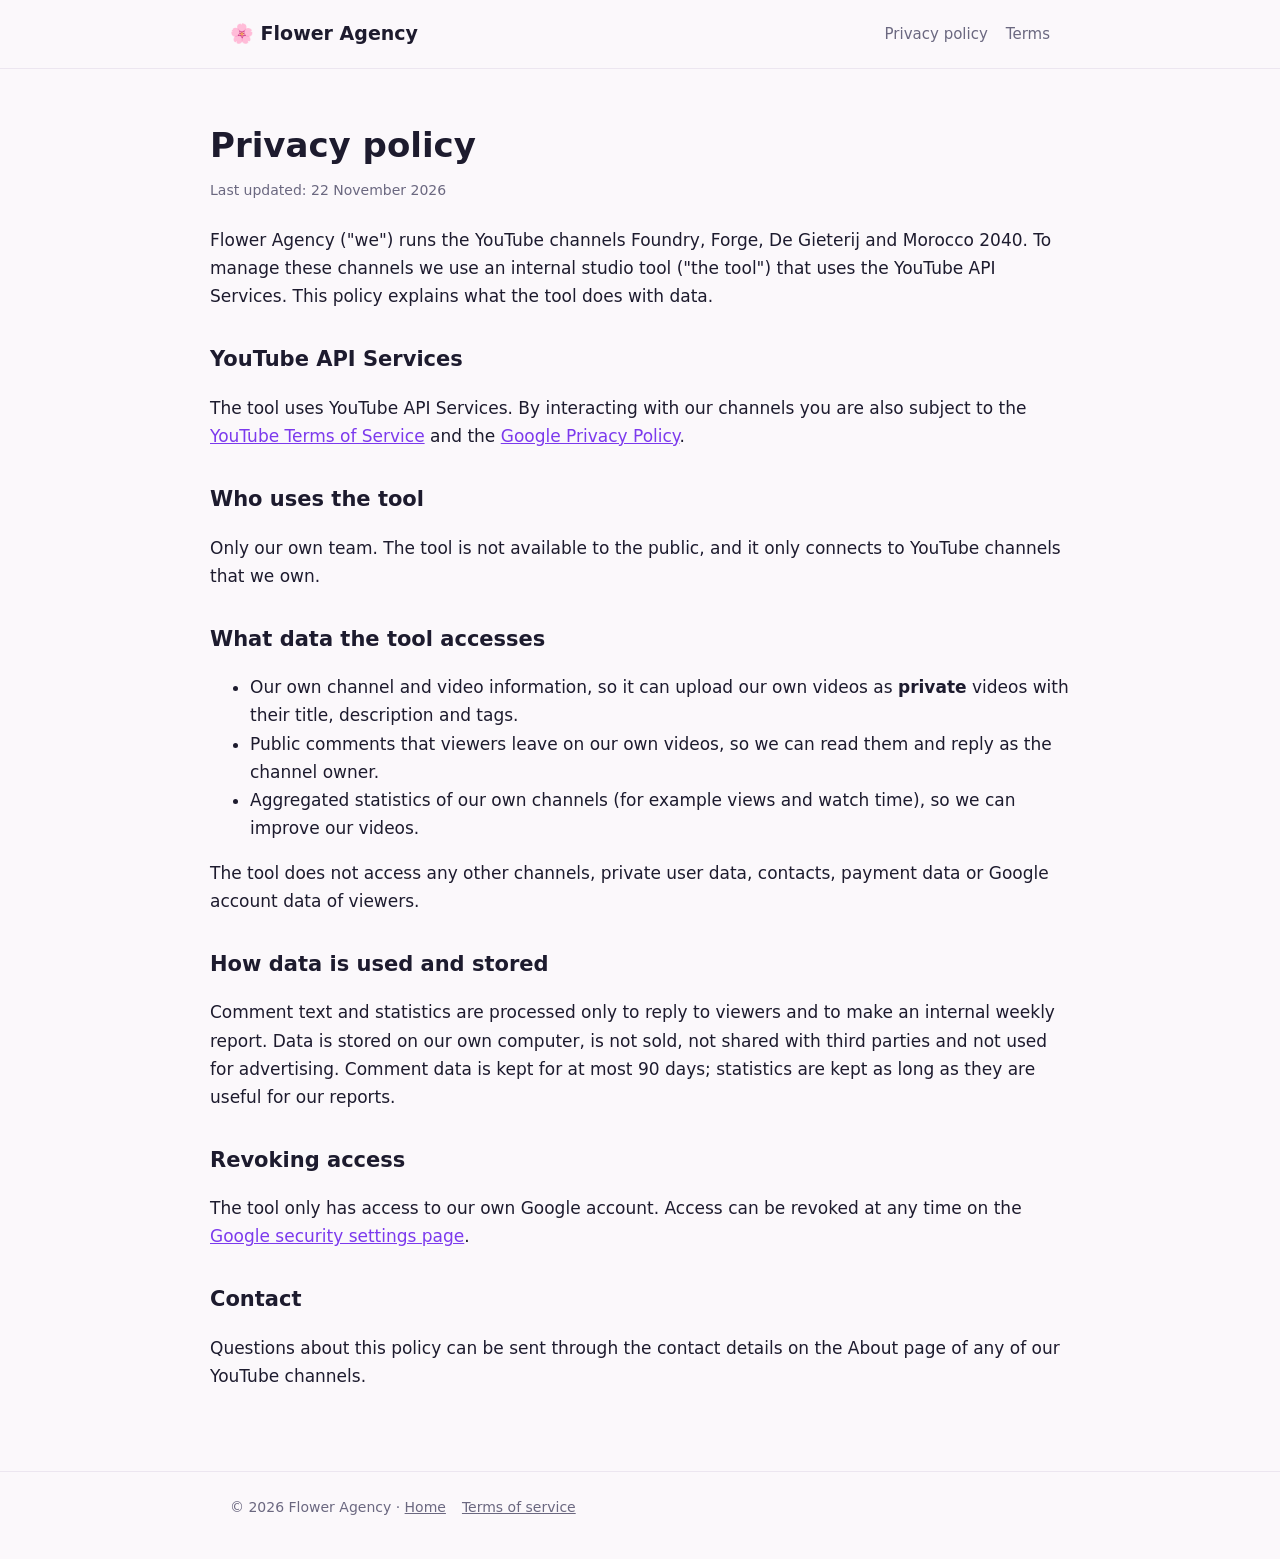
==== privacy.html @ 2fc11743 "Flower Agency website: homepage, privacy policy, terms Co-Authored-By: Claude Opus 5.5 <noreply@anth" ====
<!doctype html>
<html lang="en"><head><meta charset="utf-8"><meta name="robots" content="noindex, nofollow"><meta name="viewport" content="width=device-width,initial-scale=1">
<title>Privacy policy · Flower Agency</title><link rel="stylesheet" href="style.css">
<link rel="icon" href="data:image/svg+xml,<svg xmlns='http://www.w3.org/2000/svg' viewBox='0 0 100 100'><text y='.9em' font-size='90'>🌸</text></svg>">
</head><body>
<header><div class="wrap"><a class="logo" href="./">🌸 Flower Agency</a>
<nav><a href="privacy.html">Privacy policy</a><a href="terms.html">Terms</a></nav></div></header>
<main class="wrap tekst">
<h1>Privacy policy</h1><div class="datum">Last updated: 22 November 2026</div>

<p>Flower Agency ("we") runs the YouTube channels Foundry, Forge, De Gieterij and Morocco 2040. To manage these channels we use an
internal studio tool ("the tool") that uses the YouTube API Services. This policy explains what the tool does with data.</p>

<h2>YouTube API Services</h2>
<p>The tool uses YouTube API Services. By interacting with our channels you are also subject to the
<a href="https://www.youtube.com/t/terms">YouTube Terms of Service</a> and the
<a href="https://policies.google.com/privacy">Google Privacy Policy</a>.</p>

<h2>Who uses the tool</h2>
<p>Only our own team. The tool is not available to the public, and it only connects to YouTube channels that we own.</p>

<h2>What data the tool accesses</h2>
<ul>
<li>Our own channel and video information, so it can upload our own videos as <b>private</b> videos with their title, description and tags.</li>
<li>Public comments that viewers leave on our own videos, so we can read them and reply as the channel owner.</li>
<li>Aggregated statistics of our own channels (for example views and watch time), so we can improve our videos.</li>
</ul>
<p>The tool does not access any other channels, private user data, contacts, payment data or Google account data of viewers.</p>

<h2>How data is used and stored</h2>
<p>Comment text and statistics are processed only to reply to viewers and to make an internal weekly report. Data is stored on our own
computer, is not sold, not shared with third parties and not used for advertising. Comment data is kept for at most 90 days; statistics
are kept as long as they are useful for our reports.</p>

<h2>Revoking access</h2>
<p>The tool only has access to our own Google account. Access can be revoked at any time on the
<a href="https://myaccount.google.com/permissions">Google security settings page</a>.</p>

<h2>Contact</h2>
<p>Questions about this policy can be sent through the contact details on the About page of any of our YouTube channels.</p>
</main>
<footer><div class="wrap">© 2026 Flower Agency · <a href="./">Home</a><a href="terms.html">Terms of service</a></div></footer>
</body></html>
---- style.css ----
:root{--bg:#fbf8fb;--kaart:#fff;--tekst:#1d1b2e;--zacht:#6b6880;--roze:#ec4899;--paars:#7c3aed;--lijn:#ece6f0}
@media (prefers-color-scheme:dark){:root:not([data-theme="light"]){--bg:#14131f;--kaart:#1d1c2b;--tekst:#f2f0f7;--zacht:#a9a6bd;--lijn:#2c2a3d}}
*{box-sizing:border-box}
body{margin:0;background:var(--bg);color:var(--tekst);font:17px/1.65 "Segoe UI",system-ui,-apple-system,sans-serif}
.wrap{max-width:860px;margin:0 auto;padding:0 20px}
header{border-bottom:1px solid var(--lijn)}
header .wrap{display:flex;align-items:center;gap:12px;height:68px}
.logo{display:flex;align-items:center;gap:10px;font-weight:700;font-size:19px;color:var(--tekst);text-decoration:none}
nav{margin-left:auto;display:flex;gap:18px;font-size:15px}
nav a{color:var(--zacht);text-decoration:none}nav a:hover{color:var(--roze)}
.held{padding:72px 0 40px}
.held h1{font-size:44px;line-height:1.1;margin:0 0 14px;letter-spacing:-.02em}
.held h1 span{background:linear-gradient(90deg,var(--roze),var(--paars));-webkit-background-clip:text;background-clip:text;color:transparent}
.held p{color:var(--zacht);font-size:19px;max-width:620px;margin:0}
.kanalen{display:grid;grid-template-columns:repeat(auto-fit,minmax(180px,1fr));gap:14px;margin:36px 0 56px}
.k{background:var(--kaart);border:1px solid var(--lijn);border-radius:14px;padding:18px}
.k b{display:block;font-size:17px}.k small{color:var(--zacht);font-size:14px}
main.tekst{padding:48px 0 64px}
main.tekst h1{font-size:34px;margin:0 0 6px}main.tekst h2{font-size:21px;margin:32px 0 6px}
main.tekst .datum{color:var(--zacht);font-size:14px;margin-bottom:24px}
a{color:var(--paars)}
footer{border-top:1px solid var(--lijn);color:var(--zacht);font-size:14px;padding:24px 0 40px}
footer a{color:var(--zacht);margin-right:16px}
@media (max-width:600px){.held h1{font-size:34px}nav{gap:12px;font-size:14px}}
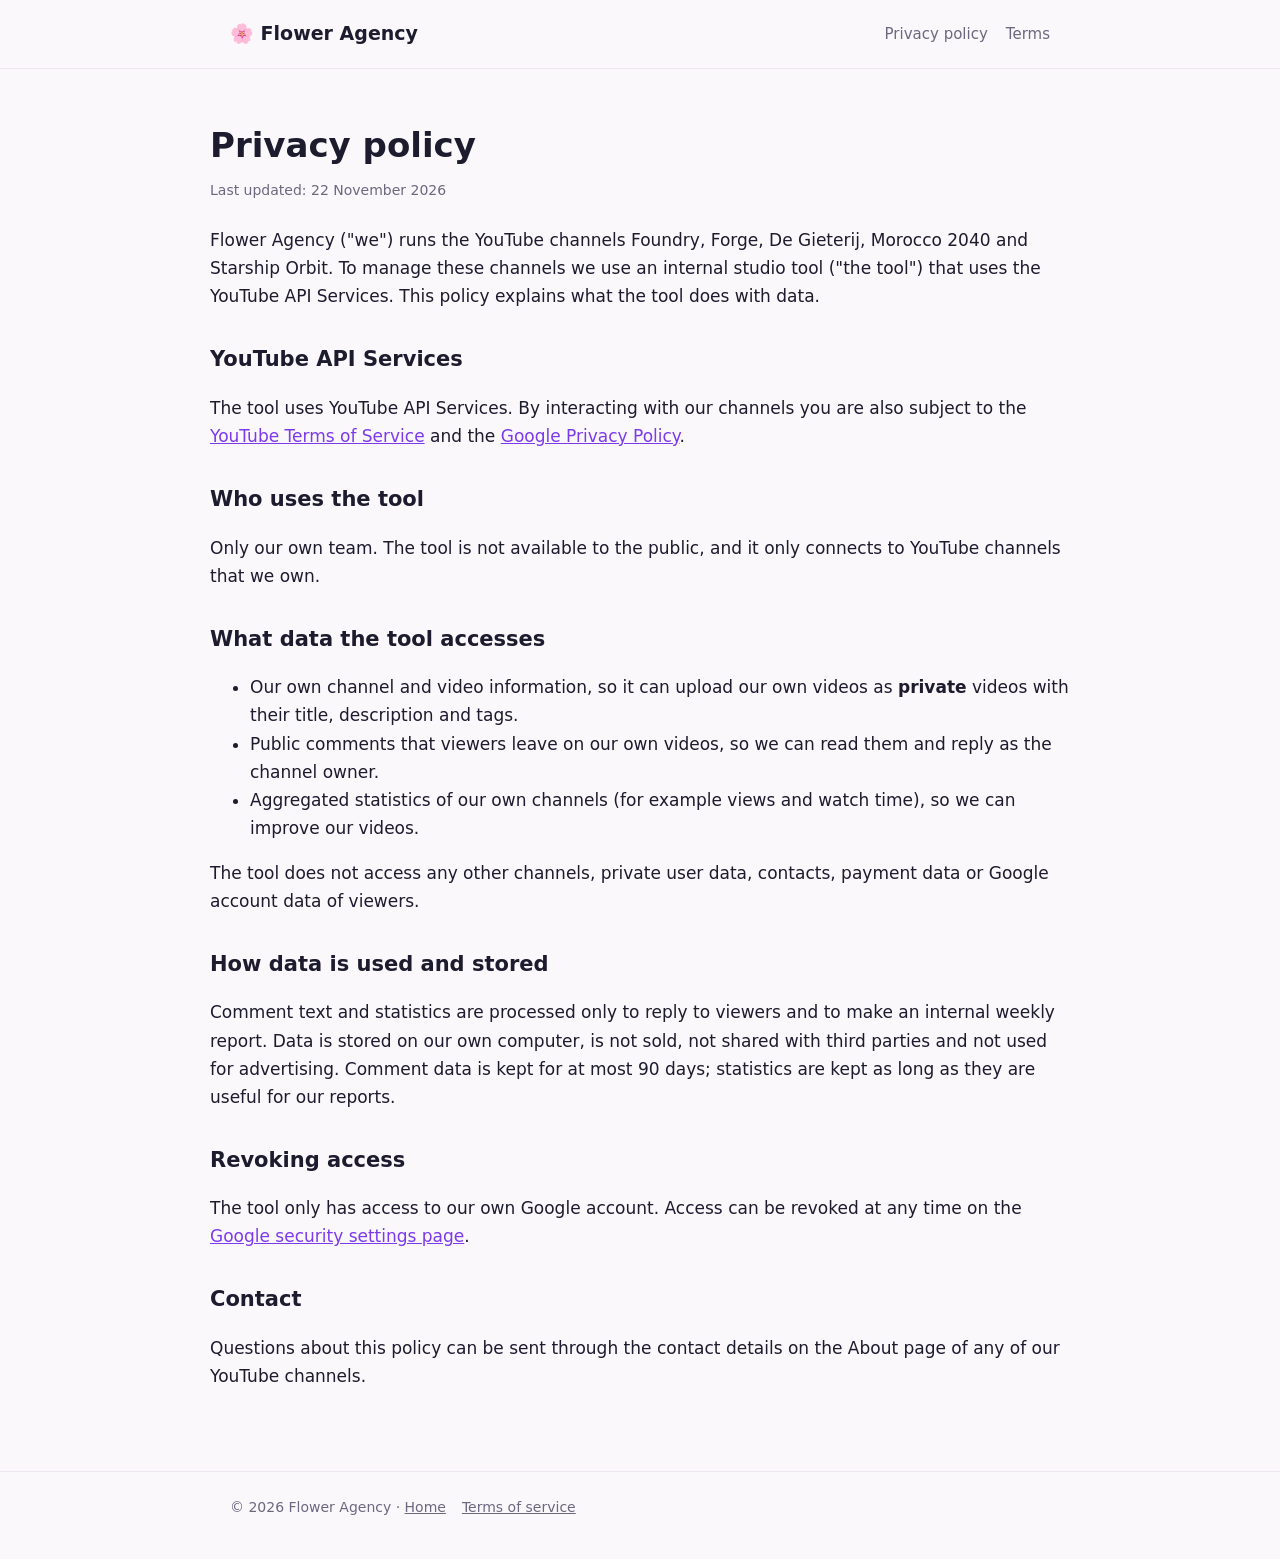
==== commit aa088914: "Add Starship Orbit channel Co-Authored-By: Claude Opus 5.5 <noreply@anthropic.com>" ====
--- a/privacy.html
+++ b/privacy.html
@@ -8,7 +8,7 @@
 <main class="wrap tekst">
 <h1>Privacy policy</h1><div class="datum">Last updated: 22 November 2026</div>
 
-<p>Flower Agency ("we") runs the YouTube channels Foundry, Forge, De Gieterij and Morocco 2040. To manage these channels we use an
+<p>Flower Agency ("we") runs the YouTube channels Foundry, Forge, De Gieterij, Morocco 2040 and Starship Orbit. To manage these channels we use an
 internal studio tool ("the tool") that uses the YouTube API Services. This policy explains what the tool does with data.</p>
 
 <h2>YouTube API Services</h2>
